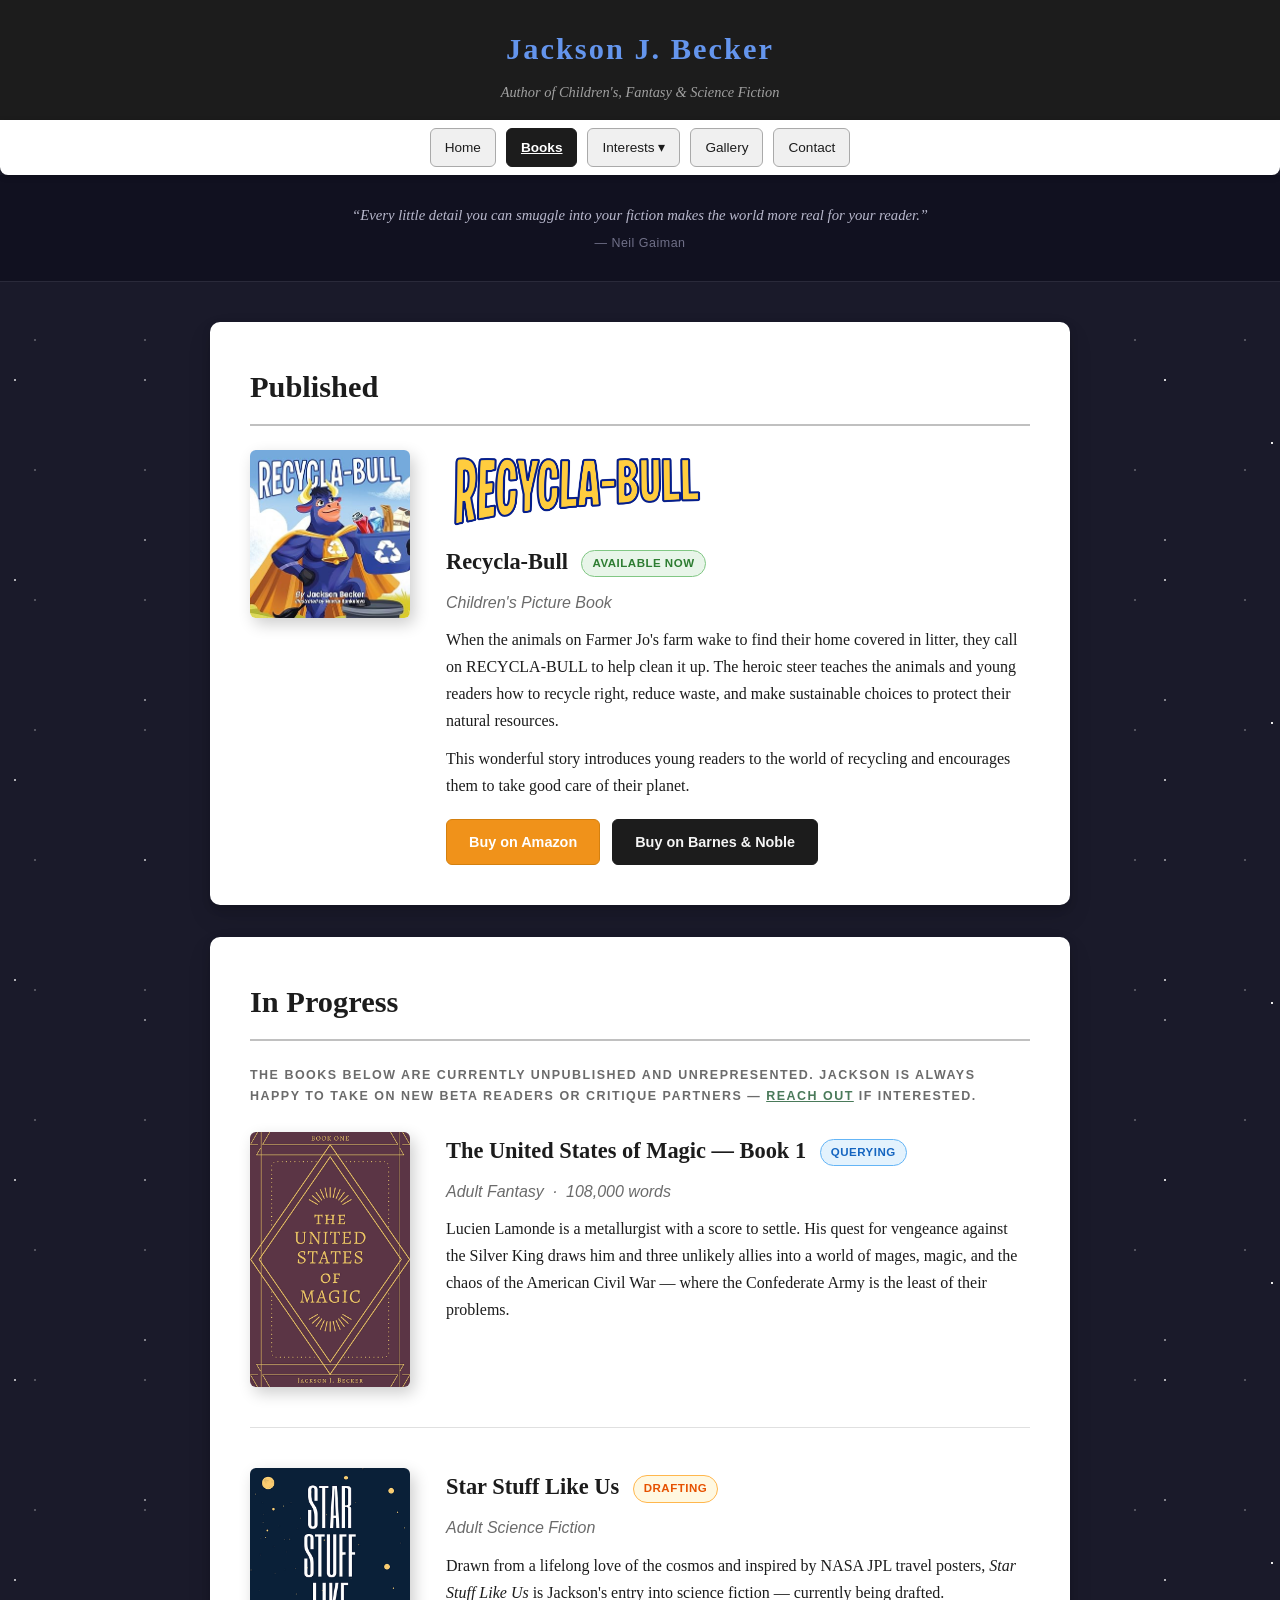
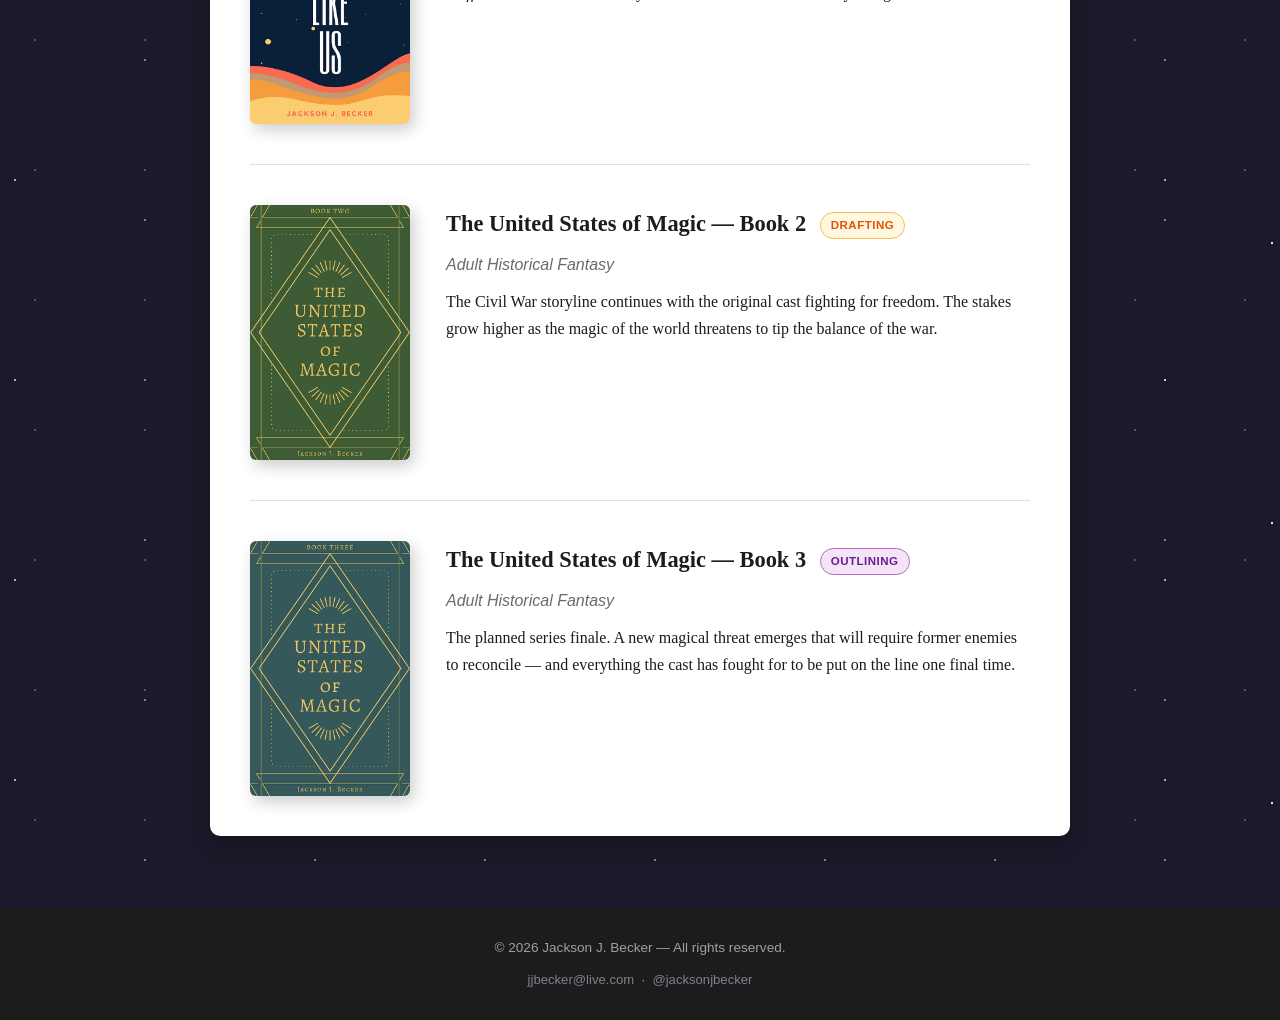
==== books.html @ 6108a94f "Added . after J" ====
<!DOCTYPE html>
<html lang="en">
<head>
  <meta charset="UTF-8">
  <meta name="viewport" content="width=device-width, initial-scale=1.0">
  <meta name="description" content="Books by Jackson J Becker — Recycla-Bull, The United States of Magic, Star Stuff Like Us.">
  <link rel="stylesheet" href="styles.css">
  <title>Books — Jackson J. Becker</title>
</head>
<body>

  <header>
    <div class="hero">
      <h1>Jackson J. Becker</h1>
      <p class="tagline">Author of Children's, Fantasy & Science Fiction</p>
    </div>
    <nav>
      <a href="index.html">Home</a>
      <a href="books.html" class="active">Books</a>
      <div class="nav-dropdown">
        <a href="#" class="nav-dropdown-btn">Interests ▾</a>
        <div class="nav-dropdown-content">
          <a href="geomorphology.html">Geomorphology</a>
          <a href="recycling.html">Recycling</a>
        </div>
      </div>
      <a href="gallery.html">Gallery</a>
      <a href="contact.html">Contact</a>
    </nav>
  </header>

  <div class="quote-banner">
    <blockquote>
      <span class="quote-text">"Every little detail you can smuggle into your fiction makes the world more real for your reader."</span>
      <cite class="quote-cite">— Neil Gaiman</cite>
    </blockquote>
  </div>

  <main>

    <section>
      <h2>Published</h2>

      <div class="book-card">
        <div class="book-cover">
          <img src="images/recycla-bull.jpg" alt="Recycla-Bull book cover">
        </div>
        <div class="book-info">
          <img src="images/recycla-bull-text.png" alt="Recycla-Bull" class="book-title-img">
          <h3>Recycla-Bull <span class="status-badge badge-available">Available Now</span></h3>
          <p class="genre">Children's Picture Book</p>
          <p>When the animals on Farmer Jo's farm wake to find their home covered in litter, they call on RECYCLA-BULL to help clean it up. The heroic steer teaches the animals and young readers how to recycle right, reduce waste, and make sustainable choices to protect their natural resources.</p>
          <p>This wonderful story introduces young readers to the world of recycling and encourages them to take good care of their planet.</p>
          <div class="buy-links">
            <a href="https://www.amazon.com/dp/B0GWMDR71H" class="buy-btn amazon" target="_blank" rel="noopener">Buy on Amazon</a>
            <a href="https://www.barnesandnoble.com/w/recycla-bull-jackson-becker/1149872460" class="buy-btn bn" target="_blank" rel="noopener">Buy on Barnes & Noble</a>
          </div>
        </div>
      </div>

    </section>

    <section>
      <h2>In Progress</h2>
      <p class="book-section-label">The books below are currently unpublished and unrepresented. Jackson is always happy to take on new beta readers or critique partners — <a href="contact.html" style="color:#4a7a5a;">reach out</a> if interested.</p>

      <div class="book-card">
        <div class="book-cover">
          <img src="images/tusom-book1.png" alt="The United States of Magic Book 1 cover" onerror="this.style.display='none'; this.nextElementSibling.style.display='flex'">
          <div class="cover-placeholder">TUSOM<br>Book 1</div>
        </div>
        <div class="book-info">
          <h3>The United States of Magic — Book 1 <span class="status-badge badge-querying">Querying</span></h3>
          <p class="genre">Adult Fantasy &nbsp;·&nbsp; 108,000 words</p>
          <p>Lucien Lamonde is a metallurgist with a score to settle. His quest for vengeance against the Silver King draws him and three unlikely allies into a world of mages, magic, and the chaos of the American Civil War — where the Confederate Army is the least of their problems.</p>
        </div>
      </div>

      <div class="book-card">
        <div class="book-cover">
          <img src="images/star-stuff-like-us.png" alt="Star Stuff Like Us cover" onerror="this.style.display='none'; this.nextElementSibling.style.display='flex'">
          <div class="cover-placeholder">Star Stuff<br>Like Us</div>
        </div>
        <div class="book-info">
          <h3>Star Stuff Like Us <span class="status-badge badge-drafting">Drafting</span></h3>
          <p class="genre">Adult Science Fiction</p>
          <p>Drawn from a lifelong love of the cosmos and inspired by NASA JPL travel posters, <em>Star Stuff Like Us</em> is Jackson's entry into science fiction — currently being drafted.</p>
        </div>
      </div>

      <div class="book-card">
        <div class="book-cover">
          <img src="images/tusom-book2.png" alt="The United States of Magic Book 2 cover" onerror="this.style.display='none'; this.nextElementSibling.style.display='flex'">
          <div class="cover-placeholder">TUSOM<br>Book 2</div>
        </div>
        <div class="book-info">
          <h3>The United States of Magic — Book 2 <span class="status-badge badge-drafting">Drafting</span></h3>
          <p class="genre">Adult Historical Fantasy</p>
          <p>The Civil War storyline continues with the original cast fighting for freedom. The stakes grow higher as the magic of the world threatens to tip the balance of the war.</p>
        </div>
      </div>

      <div class="book-card">
        <div class="book-cover">
          <img src="images/tusom-book3.png" alt="The United States of Magic Book 3 cover" onerror="this.style.display='none'; this.nextElementSibling.style.display='flex'">
          <div class="cover-placeholder">TUSOM<br>Book 3</div>
        </div>
        <div class="book-info">
          <h3>The United States of Magic — Book 3 <span class="status-badge badge-outlining">Outlining</span></h3>
          <p class="genre">Adult Historical Fantasy</p>
          <p>The planned series finale. A new magical threat emerges that will require former enemies to reconcile — and everything the cast has fought for to be put on the line one final time.</p>
        </div>
      </div>

    </section>

  </main>

  <footer>
    <p>&copy; 2026 Jackson J. Becker &mdash; All rights reserved.</p>
    <p class="footer-links">
      <a href="mailto:jjbecker@live.com">jjbecker@live.com</a>
      &nbsp;&middot;&nbsp;
      <a href="https://twitter.com/jacksonjbecker" target="_blank" rel="noopener">@jacksonjbecker</a>
    </p>
  </footer>

  <script>
    const quotes = [
      { text: "Every little detail you can smuggle into your fiction makes the world more real for your reader.", cite: "— Neil Gaiman" },
      { text: "We are the cosmos made conscious, and life is a means by which the universe understands itself.", cite: "— Professor Brian Cox" },
      { text: "Fairy tales are more than true — not because they tell us that dragons exist, but because they tell us that dragons can be defeated.", cite: "— G.K. Chesterton" }
    ];
    let qi = 0;
    const bq = document.querySelector('.quote-banner blockquote');
    // Lock banner to height of tallest quote at current viewport
    (function() {
      var banner = document.querySelector('.quote-banner');
      var maxH = 0;
      quotes.forEach(function(q) {
        bq.querySelector('.quote-text').textContent = '“' + q.text + '”';
        bq.querySelector('.quote-cite').textContent = q.cite;
        maxH = Math.max(maxH, banner.scrollHeight);
      });
      banner.style.minHeight = maxH + 'px';
      bq.querySelector('.quote-text').textContent = '“' + quotes[0].text + '”';
      bq.querySelector('.quote-cite').textContent = quotes[0].cite;
    })();
    setInterval(() => {
      bq.style.opacity = '0';
      setTimeout(() => {
        qi = (qi + 1) % quotes.length;
        bq.querySelector('.quote-text').textContent = '"' + quotes[qi].text + '"';
        bq.querySelector('.quote-cite').textContent = quotes[qi].cite;
        bq.style.opacity = '1';
      }, 600);
    }, 10000);

    document.querySelectorAll('.nav-dropdown-btn').forEach(btn => {
      btn.addEventListener('click', function(e) {
        if (window.matchMedia('(hover: none)').matches) {
          e.preventDefault();
          this.closest('.nav-dropdown').classList.toggle('open');
        }
      });
    });
    document.addEventListener('click', function(e) {
      if (!e.target.closest('.nav-dropdown')) {
        document.querySelectorAll('.nav-dropdown').forEach(d => d.classList.remove('open'));
      }
    });
  </script>

</body>
</html>
---- styles.css ----
/* Palette
   --space:       #1a1a2a
   --near-black:  #1c1c1c
   --dark-grey:   #3a3a3a
   --mid-grey:    #6b6b6b
   --light-grey:  #e0e0e0
   --off-white:   #f5f5f5
   --white:       #ffffff
   --sage:        #4a7a5a
*/

* {
  box-sizing: border-box;
  margin: 0;
  padding: 0;
}

html {
  overflow-y: scroll;
}

body {
  min-height: 100vh;
  display: flex;
  flex-direction: column;
  background-color: #1a1a2a;
  background-image:
    radial-gradient(circle, rgba(255,255,255,0.9) 1px, transparent 1px),
    radial-gradient(circle, rgba(255,255,255,0.65) 1px, transparent 1px),
    radial-gradient(circle, rgba(255,255,255,0.45) 1px, transparent 1px),
    radial-gradient(circle, rgba(255,255,255,0.25) 1px, transparent 1px);
  background-size: 350px 280px, 230px 200px, 170px 160px, 110px 130px;
  background-position: 47px 23px, 130px 80px, 60px 140px, 200px 15px;
  font-family: Georgia, 'Times New Roman', serif;
  color: #1c1c1c;
  line-height: 1.7;
}

/* ── HEADER & HERO ── */
header {
  position: sticky;
  top: 0;
  z-index: 100;
}

.hero {
  background-color: #1c1c1c;
  text-align: center;
  padding: 24px 20px 16px;
}

h1 {
  font-size: 1.9rem;
  letter-spacing: 2px;
  color: cornflowerblue;
  margin-bottom: 4px;
}

.tagline {
  font-size: 0.9rem;
  color: #a0a0a0;
  font-style: italic;
}

/* ── NAV ── */
nav {
  display: flex;
  justify-content: center;
  flex-wrap: wrap;
  align-items: center;
  gap: 10px;
  padding: 8px 16px;
  background-color: #ffffff;
  box-shadow: 0 2px 6px rgba(0,0,0,0.2);
  border-radius: 0 0 8px 8px;
}

nav a {
  text-decoration: none;
  color: #1c1c1c;
  background-color: #f0f0f0;
  border: 1px solid #aaaaaa;
  border-radius: 6px;
  padding: 7px 14px;
  font-family: Arial, sans-serif;
  font-size: 0.85rem;
  display: inline-block;
  transition: background-color 0.2s;
}

nav a:hover { background-color: #e0e0e0; }

nav a.active {
  background-color: #1c1c1c;
  color: #ffffff;
  border-color: #1c1c1c;
  font-weight: bold;
  text-decoration: underline;
}

nav a.active:hover { background-color: #3a3a3a; }

/* ── DROPDOWN ── */
.nav-dropdown {
  position: relative;
}

.nav-dropdown-btn {
  cursor: pointer;
  user-select: none;
  white-space: nowrap;
}

.nav-dropdown-content {
  display: none;
  position: absolute;
  top: 100%;
  left: 50%;
  transform: translateX(-50%);
  background: #ffffff;
  border: 1px solid #aaaaaa;
  border-radius: 8px;
  box-shadow: 0 4px 14px rgba(0,0,0,0.15);
  z-index: 200;
  min-width: 180px;
  overflow: hidden;
  padding-top: 4px;
}

@media (hover: hover) {
  .nav-dropdown:hover .nav-dropdown-content { display: block; }
}

.nav-dropdown.open .nav-dropdown-content { display: block; }

.nav-dropdown-content a {
  display: block;
  padding: 10px 18px;
  border-radius: 0;
  border: none;
  border-bottom: 1px solid #eeeeee;
  background: #ffffff;
  color: #1c1c1c;
  font-family: Arial, sans-serif;
  font-size: 0.85rem;
  text-align: left;
  text-decoration: none;
  transition: background-color 0.15s;
}

.nav-dropdown-content a:last-child { border-bottom: none; }
.nav-dropdown-content a:hover { background: #f0f0f0; }
.nav-dropdown-content a.active { background: #1c1c1c; color: #ffffff; font-weight: bold; }

/* ── QUOTE BANNER ── */
.quote-banner {
  background-color: #111120;
  border-bottom: 1px solid #2a2a3a;
  padding: 16px 40px;
  text-align: center;
  min-height: 90px;
  display: flex;
  align-items: center;
  justify-content: center;
}

.quote-banner blockquote {
  font-style: italic;
  color: #b8b8cc;
  font-size: 0.92rem;
  max-width: 680px;
  margin: 0 auto;
  line-height: 1.65;
  transition: opacity 0.6s ease;
}

.quote-banner cite {
  display: block;
  margin-top: 6px;
  font-size: 0.78rem;
  font-style: normal;
  color: #707088;
  font-family: Arial, sans-serif;
  letter-spacing: 0.5px;
}

/* ── MAIN ── */
main {
  flex: 1;
  max-width: 900px;
  width: 100%;
  margin: 40px auto;
  padding: 0 20px;
}

section {
  background-color: #ffffff;
  padding: 40px;
  margin-bottom: 32px;
  border-radius: 10px;
  box-shadow: 0 4px 8px rgba(0,0,0,0.15), 0 12px 24px rgba(0,0,0,0.1);
  scroll-margin-top: 120px;
}

h2 {
  font-size: 1.9rem;
  color: #1c1c1c;
  margin-bottom: 24px;
  padding-bottom: 10px;
  border-bottom: 2px solid #c0c0c0;
}

h3 {
  font-size: 1.4rem;
  color: #1c1c1c;
  margin-bottom: 8px;
}

/* ── STATUS BADGES ── */
.status-badge {
  display: inline-block;
  padding: 3px 10px;
  border-radius: 20px;
  font-size: 0.72rem;
  font-family: Arial, sans-serif;
  font-weight: bold;
  text-transform: uppercase;
  letter-spacing: 0.5px;
  vertical-align: middle;
  margin-left: 8px;
}
.badge-available { background: #e8f5e9; color: #2e7d32; border: 1px solid #81c784; }
.badge-querying  { background: #e3f2fd; color: #1565c0; border: 1px solid #64b5f6; }
.badge-drafting  { background: #fff8e1; color: #e65100; border: 1px solid #ffb74d; }
.badge-outlining { background: #f3e5f5; color: #6a1b9a; border: 1px solid #ba68c8; }

/* ── ABOUT ── */
.about-grid {
  display: flex;
  gap: 36px;
  align-items: flex-start;
}

.author-photo img {
  width: 200px;
  height: 260px;
  object-fit: cover;
  border-radius: 8px;
  border: 4px solid #c0c0c0;
  display: block;
}

.photo-placeholder {
  width: 200px;
  height: 260px;
  background-color: #e0e0e0;
  border-radius: 8px;
  border: 4px solid #c0c0c0;
  display: none;
  align-items: center;
  justify-content: center;
  text-align: center;
  color: #6b6b6b;
  font-style: italic;
  font-family: Arial, sans-serif;
}

.about-text p {
  font-size: 1.05rem;
  color: #2c2c2c;
  margin-bottom: 14px;
}

.about-text p:last-child { margin-bottom: 0; }

.author-landscape {
  width: 200px;
  display: block;
  margin-top: 14px;
  border-radius: 8px;
  border: 4px solid #c0c0c0;
  box-shadow: 0 2px 8px rgba(0,0,0,0.15);
}

/* ── BOOK PREVIEWS (home page) ── */
.book-preview-grid {
  display: grid;
  grid-template-columns: repeat(3, 1fr);
  gap: 24px;
  margin-bottom: 20px;
}

.book-preview-card {
  background: #f5f5f5;
  border-radius: 8px;
  padding: 20px 16px;
  display: flex;
  flex-direction: column;
  align-items: center;
  text-align: center;
  border: 1px solid #e0e0e0;
}

.book-preview-card img {
  width: 100px;
  border-radius: 4px;
  box-shadow: 2px 4px 10px rgba(0,0,0,0.2);
  margin-bottom: 12px;
}

.preview-cover-placeholder {
  width: 100px;
  height: 138px;
  background-color: #3a3a3a;
  border-radius: 4px;
  display: none;
  align-items: center;
  justify-content: center;
  text-align: center;
  color: #e0e0e0;
  font-size: 0.78rem;
  font-weight: bold;
  padding: 10px;
  margin-bottom: 12px;
  box-shadow: 2px 4px 10px rgba(0,0,0,0.2);
  font-family: Arial, sans-serif;
}

.book-preview-card h3 {
  font-size: 1rem;
  margin-bottom: 4px;
}

.book-preview-card .genre {
  font-size: 0.8rem;
  margin-bottom: 10px;
}

.book-preview-card p.blurb {
  font-size: 0.85rem;
  color: #4a4a4a;
  line-height: 1.5;
  flex: 1;
  margin-bottom: 14px;
}

.card-link {
  font-family: Arial, sans-serif;
  font-size: 0.82rem;
  font-weight: bold;
  color: #4a7a5a;
  text-decoration: none;
}
.card-link:hover { text-decoration: underline; }

.see-all-link {
  display: block;
  text-align: right;
  font-family: Arial, sans-serif;
  font-size: 0.95rem;
  color: #4a7a5a;
  text-decoration: none;
  font-weight: bold;
}
.see-all-link:hover { text-decoration: underline; }

/* ── RECYCLA-BULL ASSETS ── */
.book-title-img {
  max-width: 260px;
  display: block;
  margin-bottom: 14px;
}

.recycla-circle {
  text-align: center;
  margin: 8px 0 28px;
}

.recycla-circle img {
  width: 180px;
  height: 180px;
  object-fit: contain;
}

/* ── BOOKS PAGE ── */
.book-section-label {
  font-family: Arial, sans-serif;
  font-size: 0.78rem;
  font-weight: bold;
  text-transform: uppercase;
  letter-spacing: 1.5px;
  color: #6b6b6b;
  margin-bottom: 24px;
}

.book-card {
  display: flex;
  gap: 36px;
  align-items: flex-start;
  margin-bottom: 40px;
  padding-bottom: 40px;
  border-bottom: 1px solid #e0e0e0;
}

.book-card:last-child {
  border-bottom: none;
  margin-bottom: 0;
  padding-bottom: 0;
}

.book-cover { flex-shrink: 0; }

.book-cover img {
  width: 160px;
  border-radius: 6px;
  box-shadow: 4px 6px 16px rgba(0,0,0,0.2);
  display: block;
}

.cover-placeholder {
  width: 160px;
  height: 220px;
  background-color: #3a3a3a;
  border-radius: 6px;
  display: none;
  align-items: center;
  justify-content: center;
  text-align: center;
  color: #f5f5f5;
  font-size: 0.9rem;
  font-weight: bold;
  padding: 16px;
  box-shadow: 4px 6px 16px rgba(0,0,0,0.2);
  font-family: Arial, sans-serif;
}

.genre {
  color: #6b6b6b;
  font-style: italic;
  font-family: Arial, sans-serif;
  font-size: 0.9rem;
  margin-bottom: 14px;
}

.book-info p {
  margin-bottom: 10px;
  font-size: 1rem;
}

.book-meta {
  font-family: Arial, sans-serif;
  font-size: 0.85rem;
  color: #6b6b6b;
  margin-bottom: 10px;
}

.buy-links {
  display: flex;
  gap: 12px;
  flex-wrap: wrap;
  margin-top: 20px;
}

.buy-btn {
  padding: 10px 22px;
  border-radius: 6px;
  text-decoration: none;
  font-family: Arial, sans-serif;
  font-size: 0.9rem;
  font-weight: bold;
  border: 1px solid transparent;
  display: inline-block;
  transition: opacity 0.2s;
}

.buy-btn:hover { opacity: 0.85; }
.amazon { background-color: #f0921a; color: #fff; border-color: #d4800f; }
.bn     { background-color: #1c1c1c; color: #f5f5f5; border-color: #1c1c1c; }

/* ── QUOTES (inspiration page) ── */
.quote-card {
  background: #f9f9f9;
  border-left: 5px solid #4a7a5a;
  border-radius: 0 10px 10px 0;
  padding: 28px 32px;
  margin-bottom: 24px;
}
.quote-card:last-child { margin-bottom: 0; }
.quote-card blockquote { font-size: 1.1rem; font-style: italic; color: #2c2c2c; line-height: 1.8; }
.quote-card cite { display: block; margin-top: 14px; font-size: 0.85rem; font-style: normal; color: #6b6b6b; font-family: Arial, sans-serif; font-weight: bold; text-transform: uppercase; letter-spacing: 0.5px; }

/* ── GEOMORPHOLOGY ── */
.video-list {
  list-style: none;
  padding: 0;
  margin-bottom: 24px;
}

.video-list li {
  padding: 14px 16px;
  border-bottom: 1px solid #e0e0e0;
  font-size: 1rem;
  display: flex;
  align-items: center;
  gap: 12px;
}

.video-list li:last-child { border-bottom: none; }
.video-list li::before { content: '▶'; color: #4a7a5a; font-size: 0.8rem; flex-shrink: 0; }

.disclaimer-box {
  background: #f5f5f5;
  border-left: 4px solid #aaaaaa;
  padding: 16px 20px;
  border-radius: 0 8px 8px 0;
  font-size: 0.9rem;
  font-style: italic;
  color: #6b6b6b;
  font-family: Arial, sans-serif;
}

/* ── CONTACT ── */
#contact p { margin-bottom: 24px; font-size: 1.05rem; }
.contact-links { display: flex; gap: 12px; flex-wrap: wrap; }

/* ── FOOTER ── */
footer {
  text-align: center;
  padding: 28px 20px;
  background-color: #1c1c1c;
  color: #a0a0a0;
  font-family: Arial, sans-serif;
  font-size: 0.85rem;
}

.footer-links {
  margin-top: 10px;
  font-size: 0.82rem;
}

.footer-links a {
  color: #808090;
  text-decoration: none;
  transition: color 0.2s;
}

.footer-links a:hover { color: #c0c0d0; }

/* ── HOME LAYOUT ── */
.home-layout {
  flex: 1;
  position: relative; /* anchor for absolute sidebar on wide screens */
}

/* Sidebar: default sits below main, widgets side by side */
.sidebar {
  display: flex;
  flex-wrap: wrap;
  gap: 24px;
  max-width: 900px;
  margin: 0 auto 40px;
  padding: 0 20px;
}

.sidebar .widget {
  flex: 1;
  min-width: 220px;
}

/* ── SIDEBAR WIDGETS ── */
.widget {
  background: #ffffff;
  border-radius: 10px;
  box-shadow: 0 4px 8px rgba(0,0,0,0.15), 0 12px 24px rgba(0,0,0,0.1);
  overflow: hidden;
}

.widget-title {
  font-size: 1rem;
  font-family: Arial, sans-serif;
  font-weight: bold;
  background: #1c1c1c;
  color: #e8e8e8;
  padding: 12px 18px;
  margin: 0;
  letter-spacing: 0.5px;
  border-bottom: 1px solid #3a3a3a;
}

.event-list {
  padding: 12px 18px;
}

.no-events {
  font-size: 0.88rem;
  color: #6b6b6b;
  font-style: italic;
  font-family: Arial, sans-serif;
  text-align: center;
  padding: 16px 0;
  line-height: 1.6;
}

.event-item {
  display: flex;
  gap: 12px;
  align-items: flex-start;
  padding: 10px 0;
  border-bottom: 1px solid #eeeeee;
}

.event-item:last-child { border-bottom: none; }

.event-date-badge {
  flex-shrink: 0;
  width: 42px;
  background: #1c1c1c;
  border-radius: 6px;
  text-align: center;
  padding: 4px 0 6px;
}

.event-month {
  display: block;
  font-family: Arial, sans-serif;
  font-size: 0.6rem;
  font-weight: bold;
  color: #a0a0a0;
  text-transform: uppercase;
  letter-spacing: 0.5px;
}

.event-day {
  display: block;
  font-family: Arial, sans-serif;
  font-size: 1.25rem;
  font-weight: bold;
  color: #ffffff;
  line-height: 1;
}

.event-details {
  display: flex;
  flex-direction: column;
  gap: 2px;
  padding-top: 2px;
}

.event-details strong {
  font-family: Georgia, serif;
  font-size: 0.9rem;
  color: #1c1c1c;
  line-height: 1.3;
}

.event-details span {
  font-family: Arial, sans-serif;
  font-size: 0.78rem;
  color: #6b6b6b;
  line-height: 1.4;
}

.gallery-teaser {
  padding: 16px 18px;
  text-align: center;
}

.gallery-teaser p {
  font-size: 0.88rem;
  color: #4a4a4a;
  margin-bottom: 12px;
  line-height: 1.5;
  font-family: Arial, sans-serif;
}

.widget-link {
  font-family: Arial, sans-serif;
  font-size: 0.88rem;
  font-weight: bold;
  color: #4a7a5a;
  text-decoration: none;
}

.widget-link:hover { text-decoration: underline; }

/* ── GALLERY PAGE ── */
.gallery-event {
  padding-top: 0;
}

.gallery-event + .gallery-event {
  padding-top: 32px;
  border-top: 1px solid #e0e0e0;
  margin-top: 32px;
}

.gallery-event-header {
  display: flex;
  align-items: baseline;
  gap: 14px;
  margin-bottom: 20px;
  flex-wrap: wrap;
}

.gallery-event-header h3 {
  margin-bottom: 0;
}

.gallery-event-date {
  font-family: Arial, sans-serif;
  font-size: 0.82rem;
  color: #6b6b6b;
  font-style: italic;
}

.gallery-photo-grid {
  display: grid;
  grid-template-columns: repeat(auto-fill, minmax(200px, 1fr));
  gap: 12px;
}

.gallery-photo-grid img {
  width: 100%;
  aspect-ratio: 4/3;
  object-fit: cover;
  border-radius: 6px;
  box-shadow: 0 2px 8px rgba(0,0,0,0.15);
  transition: transform 0.2s, box-shadow 0.2s;
  cursor: pointer;
  display: block;
}

.gallery-photo-grid img:hover {
  transform: scale(1.02);
  box-shadow: 0 4px 16px rgba(0,0,0,0.25);
}

.gallery-placeholder {
  background: #f5f5f5;
  border: 2px dashed #c0c0c0;
  border-radius: 8px;
  padding: 48px 24px;
  text-align: center;
  color: #6b6b6b;
  font-family: Arial, sans-serif;
  font-size: 0.95rem;
  font-style: italic;
  line-height: 1.6;
}

/* ── RESPONSIVE ── */

/* Wide screens: sidebar floats into the right margin */
@media (min-width: 1480px) {
  .sidebar {
    position: absolute;
    flex-direction: column;
    flex-wrap: nowrap;
    left: calc(50% + 480px);
    top: 40px;
    width: 240px;
    max-width: none;
    margin: 0;
    padding: 0;
  }

  .sidebar .widget {
    flex: none;
  }
}

@media (max-width: 600px) {
  .sidebar {
    flex-direction: column;
  }
}

@media (max-width: 620px) {
  h1 { font-size: 1.4rem; letter-spacing: 1px; }
  .tagline { font-size: 0.8rem; }
  .hero { padding: 14px 16px 10px; }
  nav { gap: 8px; padding: 6px 10px; }
  nav a { padding: 6px 10px; font-size: 0.78rem; }
  .quote-banner { padding: 12px 20px; }
  .about-grid { flex-direction: column; align-items: center; }
  .book-card { flex-direction: column; align-items: center; text-align: center; }
  .buy-links { justify-content: center; }
  .book-preview-grid { grid-template-columns: 1fr; }
  section { padding: 24px 20px; }
  .quote-card { padding: 20px; }
  .nav-dropdown-content { left: 0; transform: none; }
  .gallery-photo-grid { grid-template-columns: repeat(2, 1fr); }
}
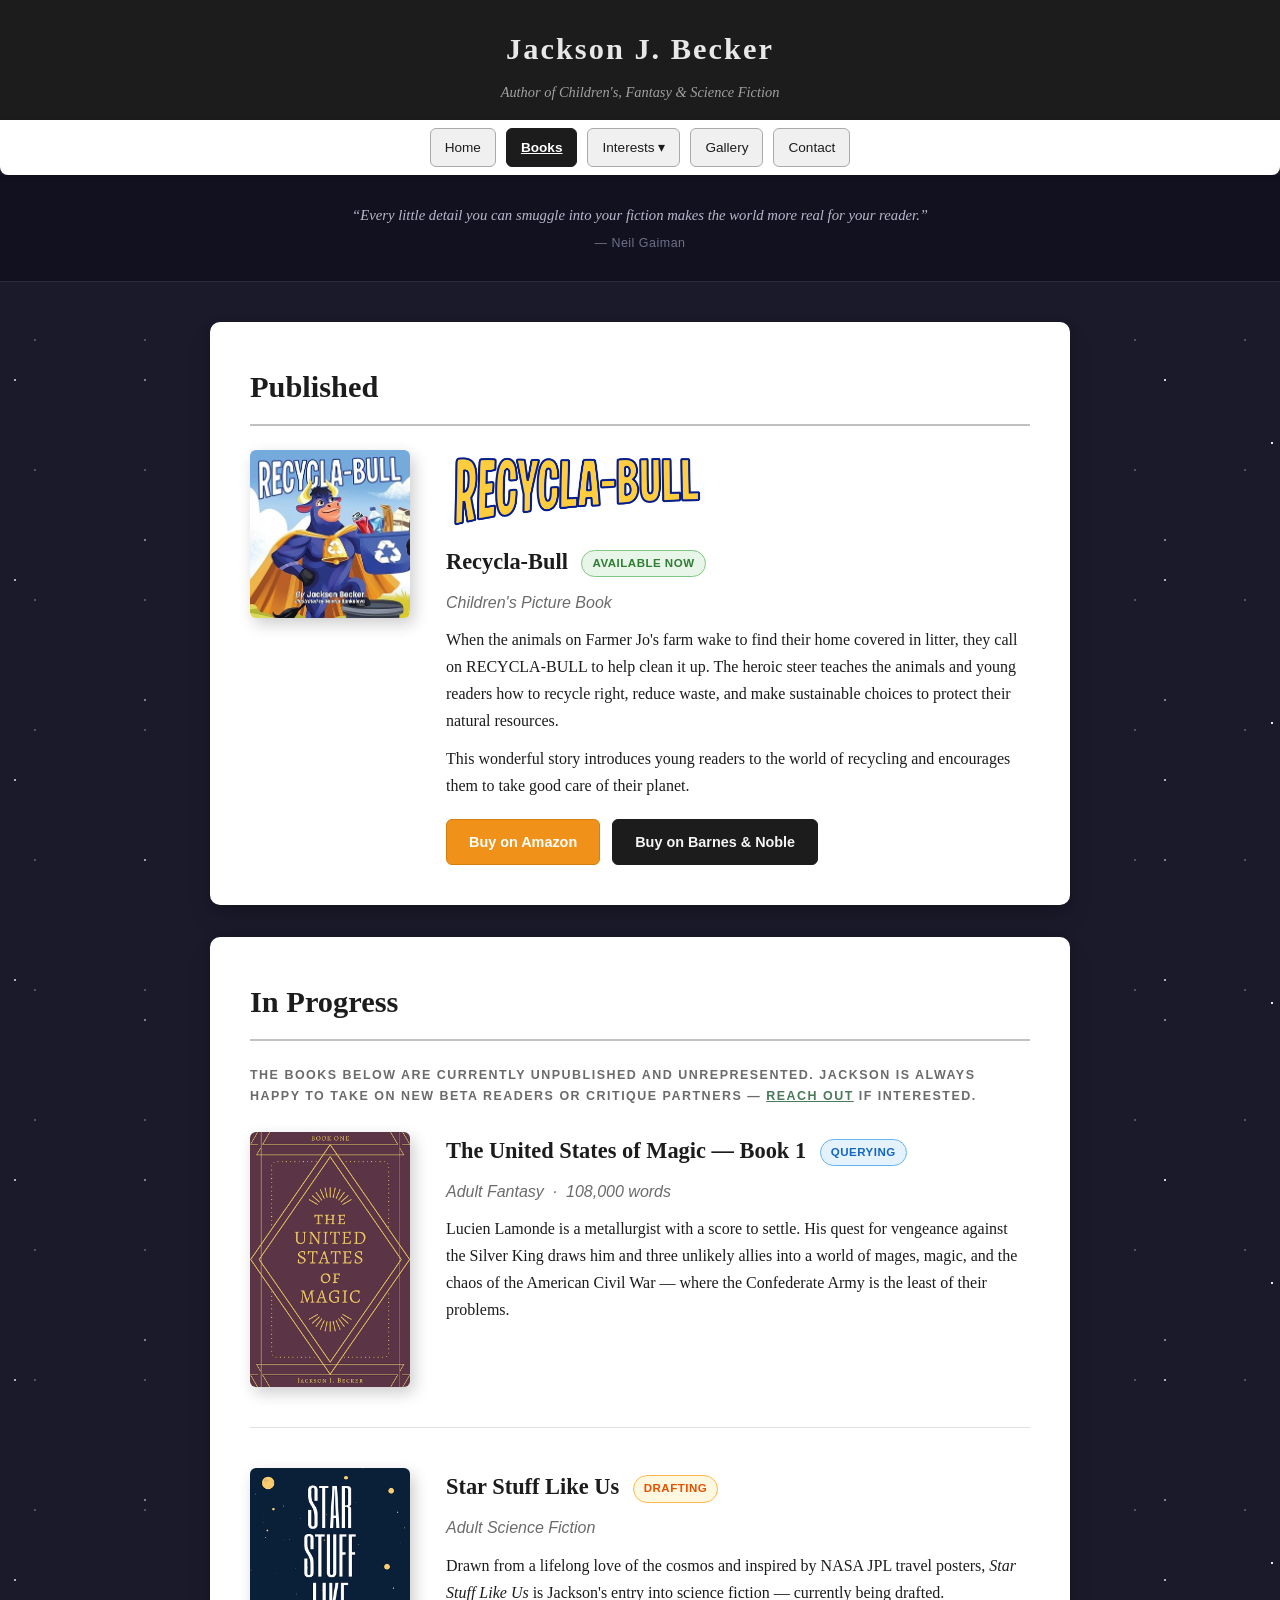
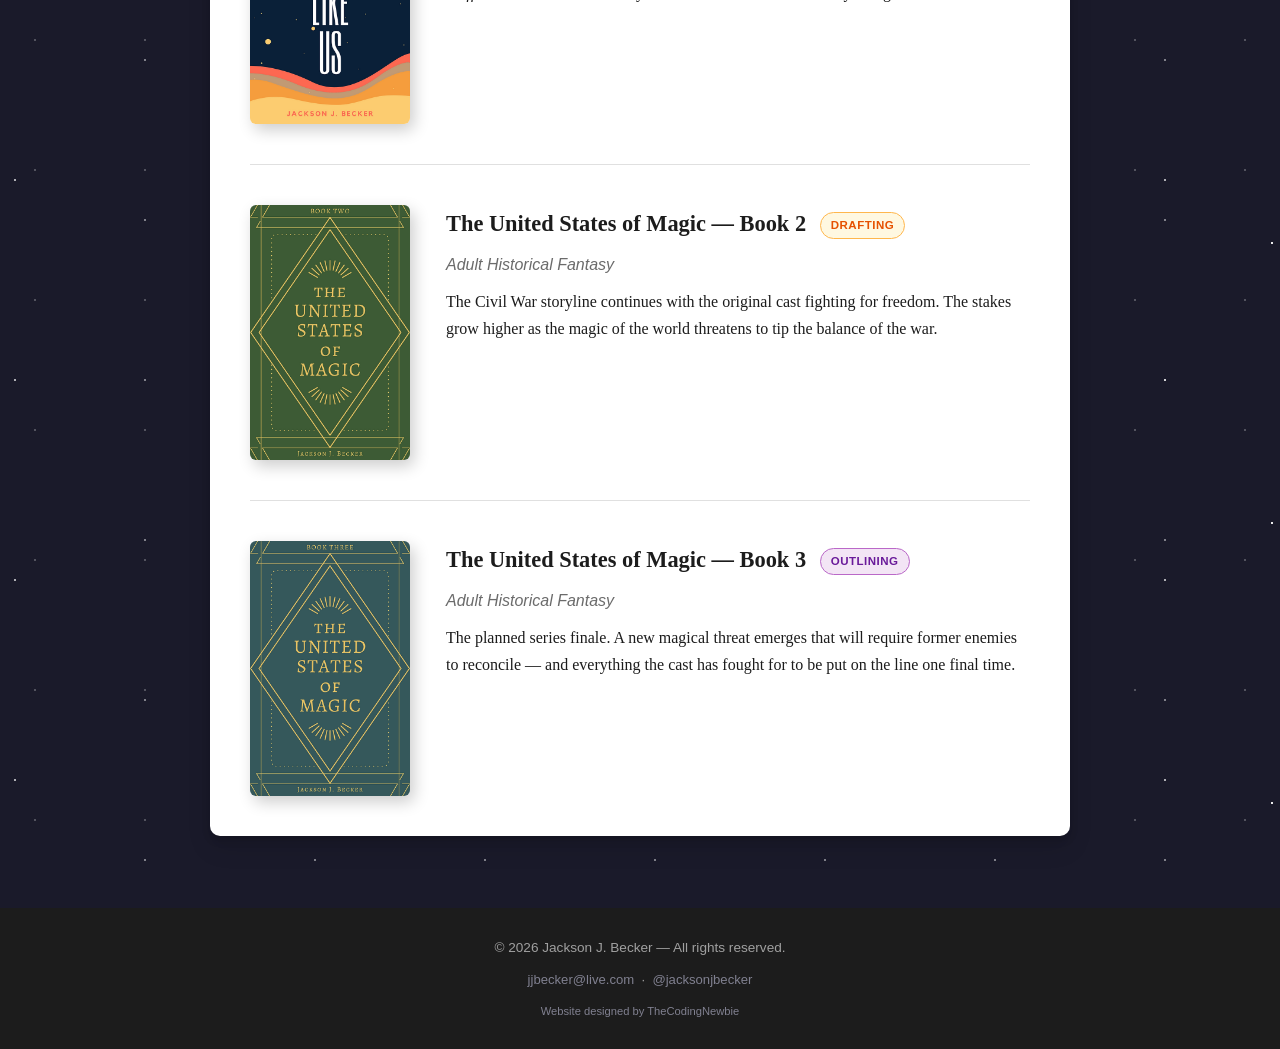
==== commit d4131a5f: "Added Website desginer credit to footer and made additional CSS changes" ====
--- a/books.html
+++ b/books.html
@@ -123,6 +123,7 @@
       &nbsp;&middot;&nbsp;
       <a href="https://twitter.com/jacksonjbecker" target="_blank" rel="noopener">@jacksonjbecker</a>
     </p>
+    <p class="footer-credits">Website designed by <a href="https://thecodingnewbie.com/index.html">TheCodingNewbie</a></p>
   </footer>
 
   <script>
--- a/styles.css
+++ b/styles.css
@@ -52,7 +52,7 @@
 h1 {
   font-size: 1.9rem;
   letter-spacing: 2px;
-  color: cornflowerblue;
+  color: #e8e8e8;
   margin-bottom: 4px;
 }
 
@@ -533,6 +533,22 @@
   font-size: 0.85rem;
 }
 
+.footer-credits {
+  font-size: 0.7rem;
+  margin-top: 10px;
+  color: #808090;
+}
+
+.footer-credits a{
+  color: #808090;
+  text-decoration: none;
+  transition: color 0.2s;
+}
+
+.footer-credits a:hover { 
+  color: #c0c0d0; 
+}
+
 .footer-links {
   margin-top: 10px;
   font-size: 0.82rem;
@@ -579,8 +595,8 @@
   font-size: 1rem;
   font-family: Arial, sans-serif;
   font-weight: bold;
-  background: #1c1c1c;
-  color: #e8e8e8;
+  background: #a0a0a0;
+  color: #1c1c1c;
   padding: 12px 18px;
   margin: 0;
   letter-spacing: 0.5px;
@@ -758,7 +774,7 @@
     flex-wrap: nowrap;
     left: calc(50% + 480px);
     top: 40px;
-    width: 240px;
+    width: 320px;
     max-width: none;
     margin: 0;
     padding: 0;
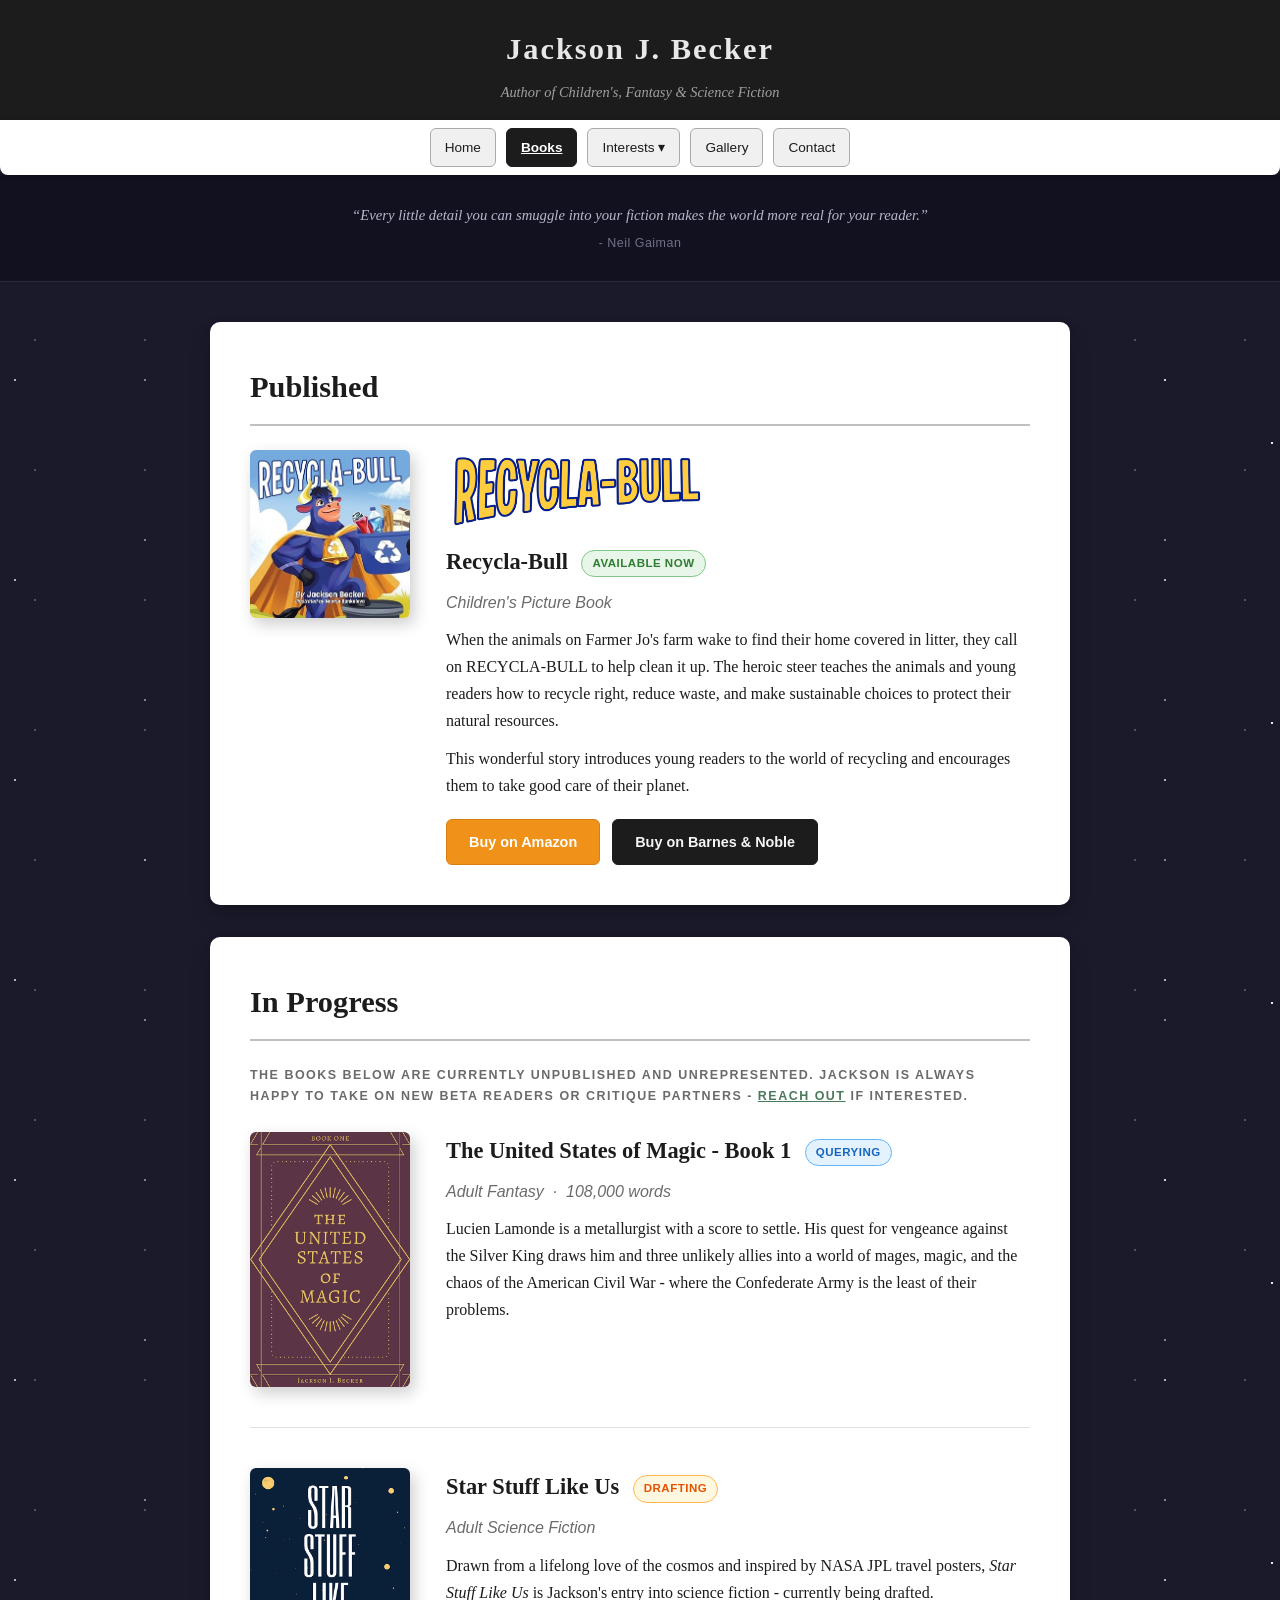
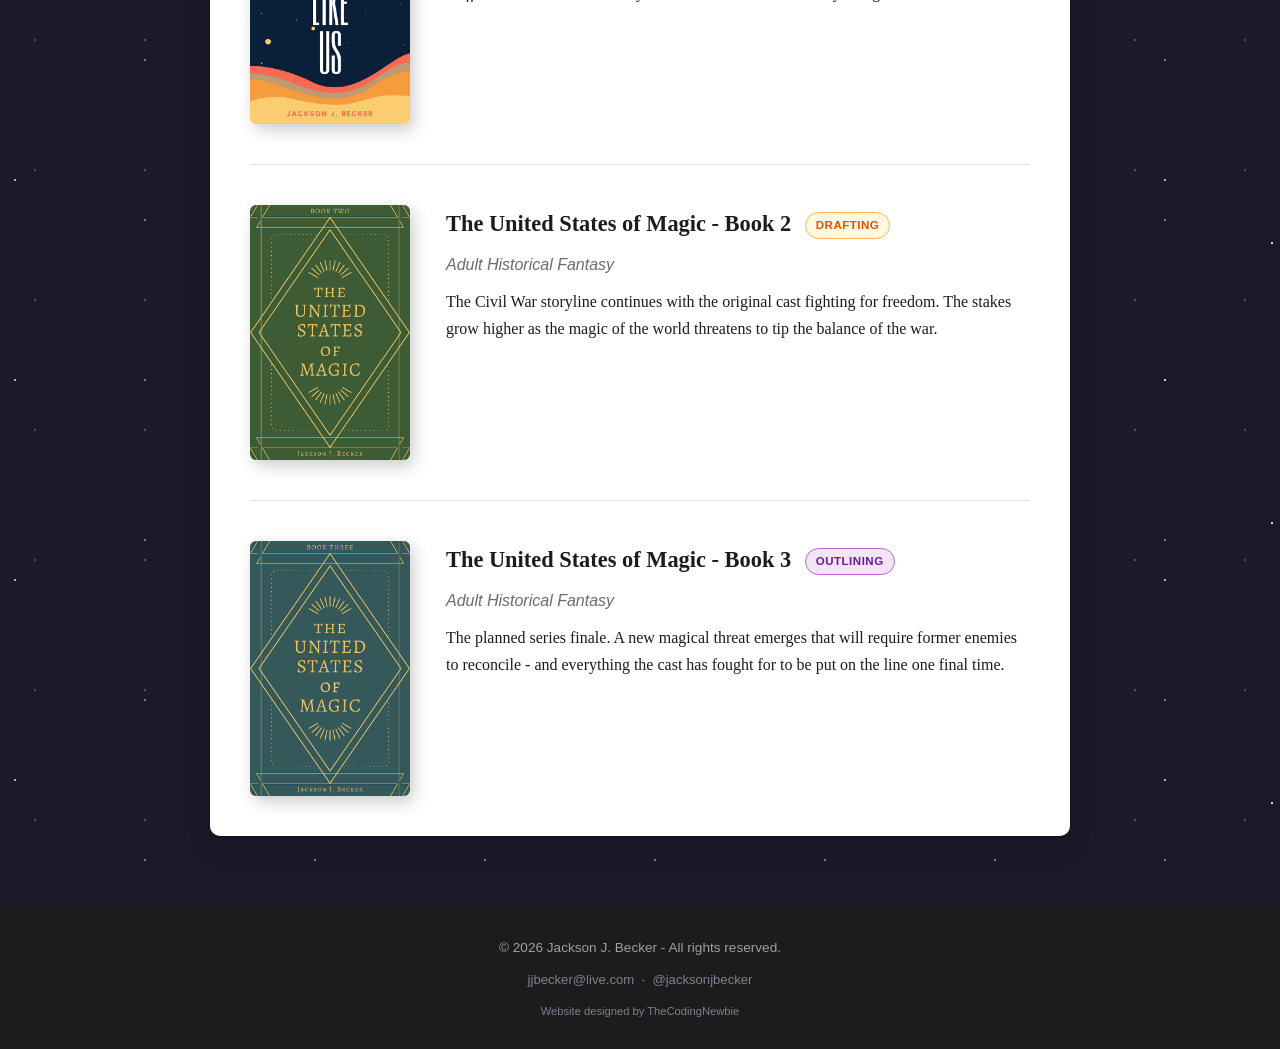
==== commit 9ca019d2: "Stylistic Changes" ====
--- a/books.html
+++ b/books.html
@@ -3,9 +3,9 @@
 <head>
   <meta charset="UTF-8">
   <meta name="viewport" content="width=device-width, initial-scale=1.0">
-  <meta name="description" content="Books by Jackson J Becker — Recycla-Bull, The United States of Magic, Star Stuff Like Us.">
+  <meta name="description" content="Books by Jackson J Becker - Recycla-Bull, The United States of Magic, Star Stuff Like Us.">
   <link rel="stylesheet" href="styles.css">
-  <title>Books — Jackson J. Becker</title>
+  <title>Books - Jackson J. Becker</title>
 </head>
 <body>
 
@@ -32,7 +32,7 @@
   <div class="quote-banner">
     <blockquote>
       <span class="quote-text">"Every little detail you can smuggle into your fiction makes the world more real for your reader."</span>
-      <cite class="quote-cite">— Neil Gaiman</cite>
+      <cite class="quote-cite">- Neil Gaiman</cite>
     </blockquote>
   </div>
 
@@ -62,7 +62,7 @@
 
     <section>
       <h2>In Progress</h2>
-      <p class="book-section-label">The books below are currently unpublished and unrepresented. Jackson is always happy to take on new beta readers or critique partners — <a href="contact.html" style="color:#4a7a5a;">reach out</a> if interested.</p>
+      <p class="book-section-label">The books below are currently unpublished and unrepresented. Jackson is always happy to take on new beta readers or critique partners - <a href="contact.html" style="color:#4a7a5a;">reach out</a> if interested.</p>
 
       <div class="book-card">
         <div class="book-cover">
@@ -70,9 +70,9 @@
           <div class="cover-placeholder">TUSOM<br>Book 1</div>
         </div>
         <div class="book-info">
-          <h3>The United States of Magic — Book 1 <span class="status-badge badge-querying">Querying</span></h3>
+          <h3>The United States of Magic - Book 1 <span class="status-badge badge-querying">Querying</span></h3>
           <p class="genre">Adult Fantasy &nbsp;·&nbsp; 108,000 words</p>
-          <p>Lucien Lamonde is a metallurgist with a score to settle. His quest for vengeance against the Silver King draws him and three unlikely allies into a world of mages, magic, and the chaos of the American Civil War — where the Confederate Army is the least of their problems.</p>
+          <p>Lucien Lamonde is a metallurgist with a score to settle. His quest for vengeance against the Silver King draws him and three unlikely allies into a world of mages, magic, and the chaos of the American Civil War - where the Confederate Army is the least of their problems.</p>
         </div>
       </div>
 
@@ -84,7 +84,7 @@
         <div class="book-info">
           <h3>Star Stuff Like Us <span class="status-badge badge-drafting">Drafting</span></h3>
           <p class="genre">Adult Science Fiction</p>
-          <p>Drawn from a lifelong love of the cosmos and inspired by NASA JPL travel posters, <em>Star Stuff Like Us</em> is Jackson's entry into science fiction — currently being drafted.</p>
+          <p>Drawn from a lifelong love of the cosmos and inspired by NASA JPL travel posters, <em>Star Stuff Like Us</em> is Jackson's entry into science fiction - currently being drafted.</p>
         </div>
       </div>
 
@@ -94,7 +94,7 @@
           <div class="cover-placeholder">TUSOM<br>Book 2</div>
         </div>
         <div class="book-info">
-          <h3>The United States of Magic — Book 2 <span class="status-badge badge-drafting">Drafting</span></h3>
+          <h3>The United States of Magic - Book 2 <span class="status-badge badge-drafting">Drafting</span></h3>
           <p class="genre">Adult Historical Fantasy</p>
           <p>The Civil War storyline continues with the original cast fighting for freedom. The stakes grow higher as the magic of the world threatens to tip the balance of the war.</p>
         </div>
@@ -106,9 +106,9 @@
           <div class="cover-placeholder">TUSOM<br>Book 3</div>
         </div>
         <div class="book-info">
-          <h3>The United States of Magic — Book 3 <span class="status-badge badge-outlining">Outlining</span></h3>
+          <h3>The United States of Magic - Book 3 <span class="status-badge badge-outlining">Outlining</span></h3>
           <p class="genre">Adult Historical Fantasy</p>
-          <p>The planned series finale. A new magical threat emerges that will require former enemies to reconcile — and everything the cast has fought for to be put on the line one final time.</p>
+          <p>The planned series finale. A new magical threat emerges that will require former enemies to reconcile - and everything the cast has fought for to be put on the line one final time.</p>
         </div>
       </div>
 
@@ -117,20 +117,20 @@
   </main>
 
   <footer>
-    <p>&copy; 2026 Jackson J. Becker &mdash; All rights reserved.</p>
+    <p>&copy; 2026 Jackson J. Becker - All rights reserved.</p>
     <p class="footer-links">
       <a href="mailto:jjbecker@live.com">jjbecker@live.com</a>
       &nbsp;&middot;&nbsp;
       <a href="https://twitter.com/jacksonjbecker" target="_blank" rel="noopener">@jacksonjbecker</a>
     </p>
-    <p class="footer-credits">Website designed by <a href="https://thecodingnewbie.com/index.html">TheCodingNewbie</a></p>
+    <p class="footer-credits">Website designed by <a href="https://thecodingnewbie.com/index.html" target="_blank" rel="noopener">TheCodingNewbie</a></p>
   </footer>
 
   <script>
     const quotes = [
-      { text: "Every little detail you can smuggle into your fiction makes the world more real for your reader.", cite: "— Neil Gaiman" },
-      { text: "We are the cosmos made conscious, and life is a means by which the universe understands itself.", cite: "— Professor Brian Cox" },
-      { text: "Fairy tales are more than true — not because they tell us that dragons exist, but because they tell us that dragons can be defeated.", cite: "— G.K. Chesterton" }
+      { text: "Every little detail you can smuggle into your fiction makes the world more real for your reader.", cite: "- Neil Gaiman" },
+      { text: "We are the cosmos made conscious, and life is a means by which the universe understands itself.", cite: "- Professor Brian Cox" },
+      { text: "Fairy tales are more than true - not because they tell us that dragons exist, but because they tell us that dragons can be defeated.", cite: "- G.K. Chesterton" }
     ];
     let qi = 0;
     const bq = document.querySelector('.quote-banner blockquote');
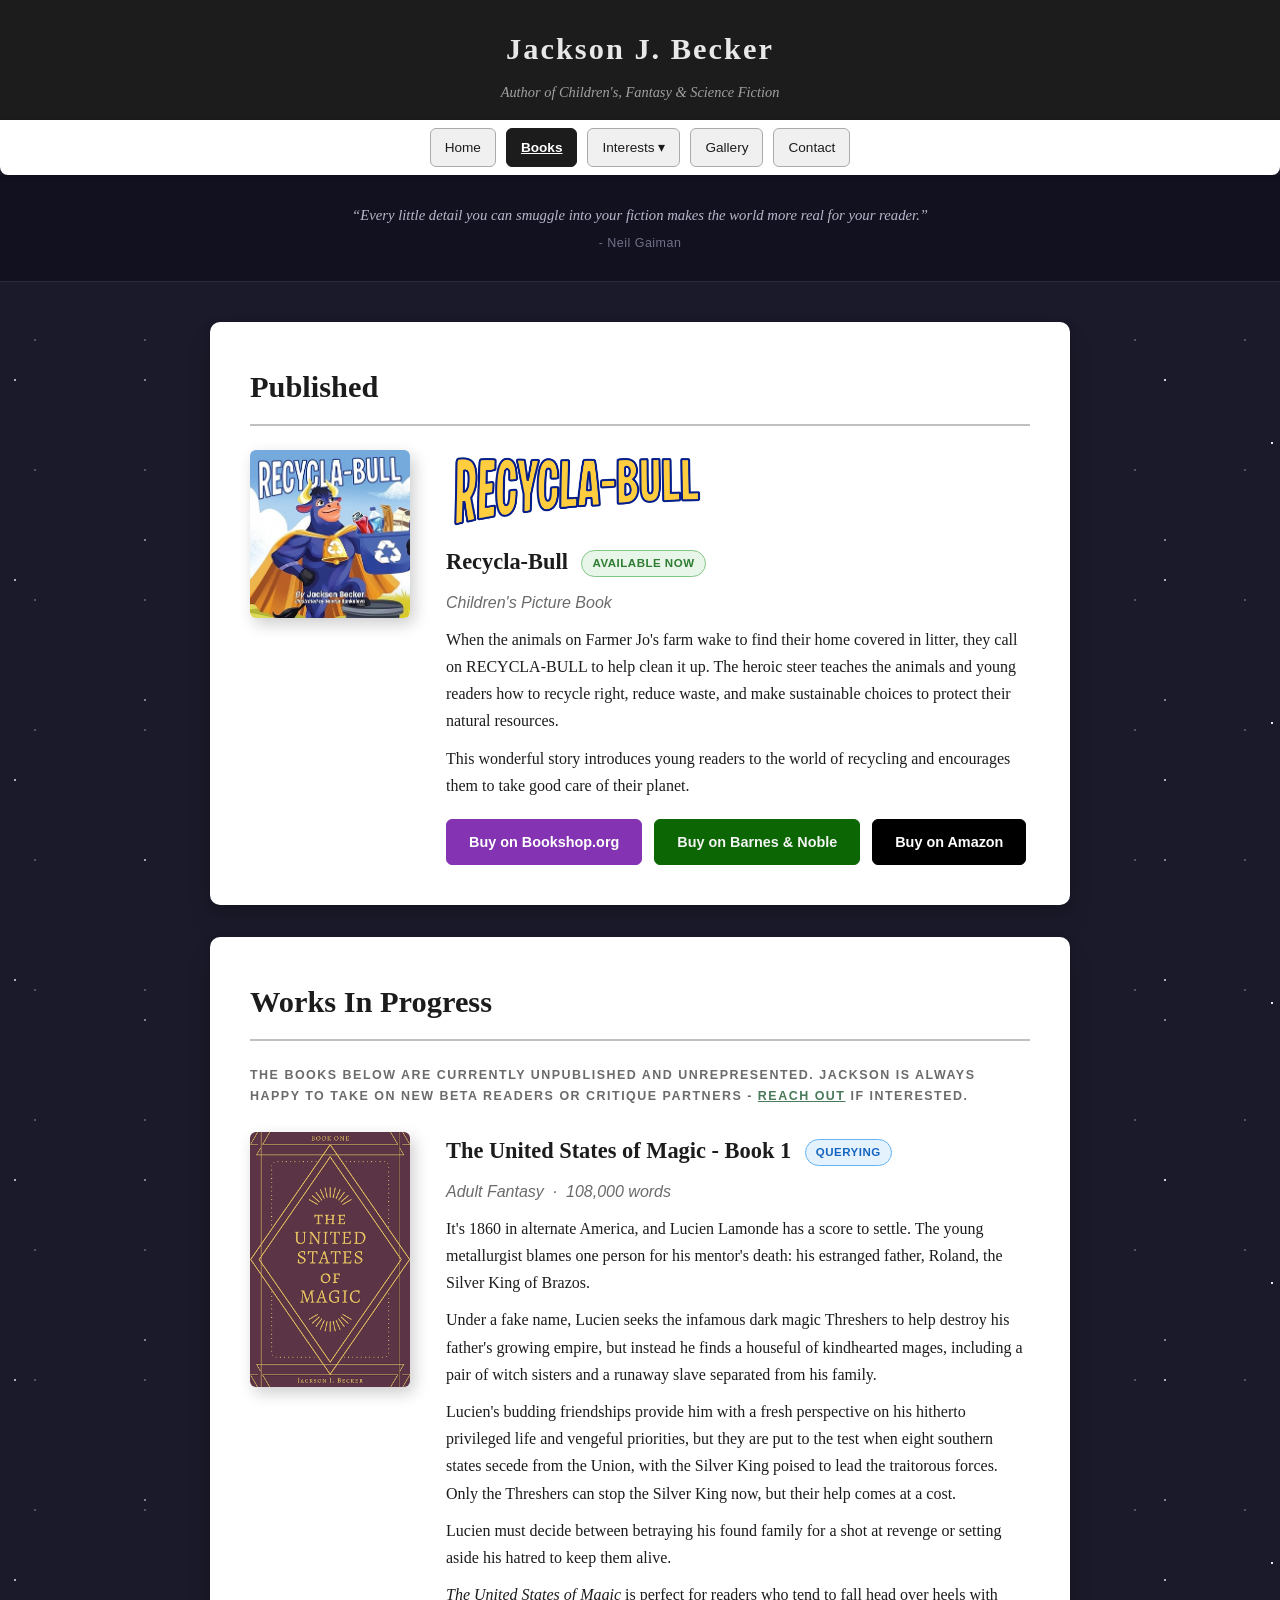
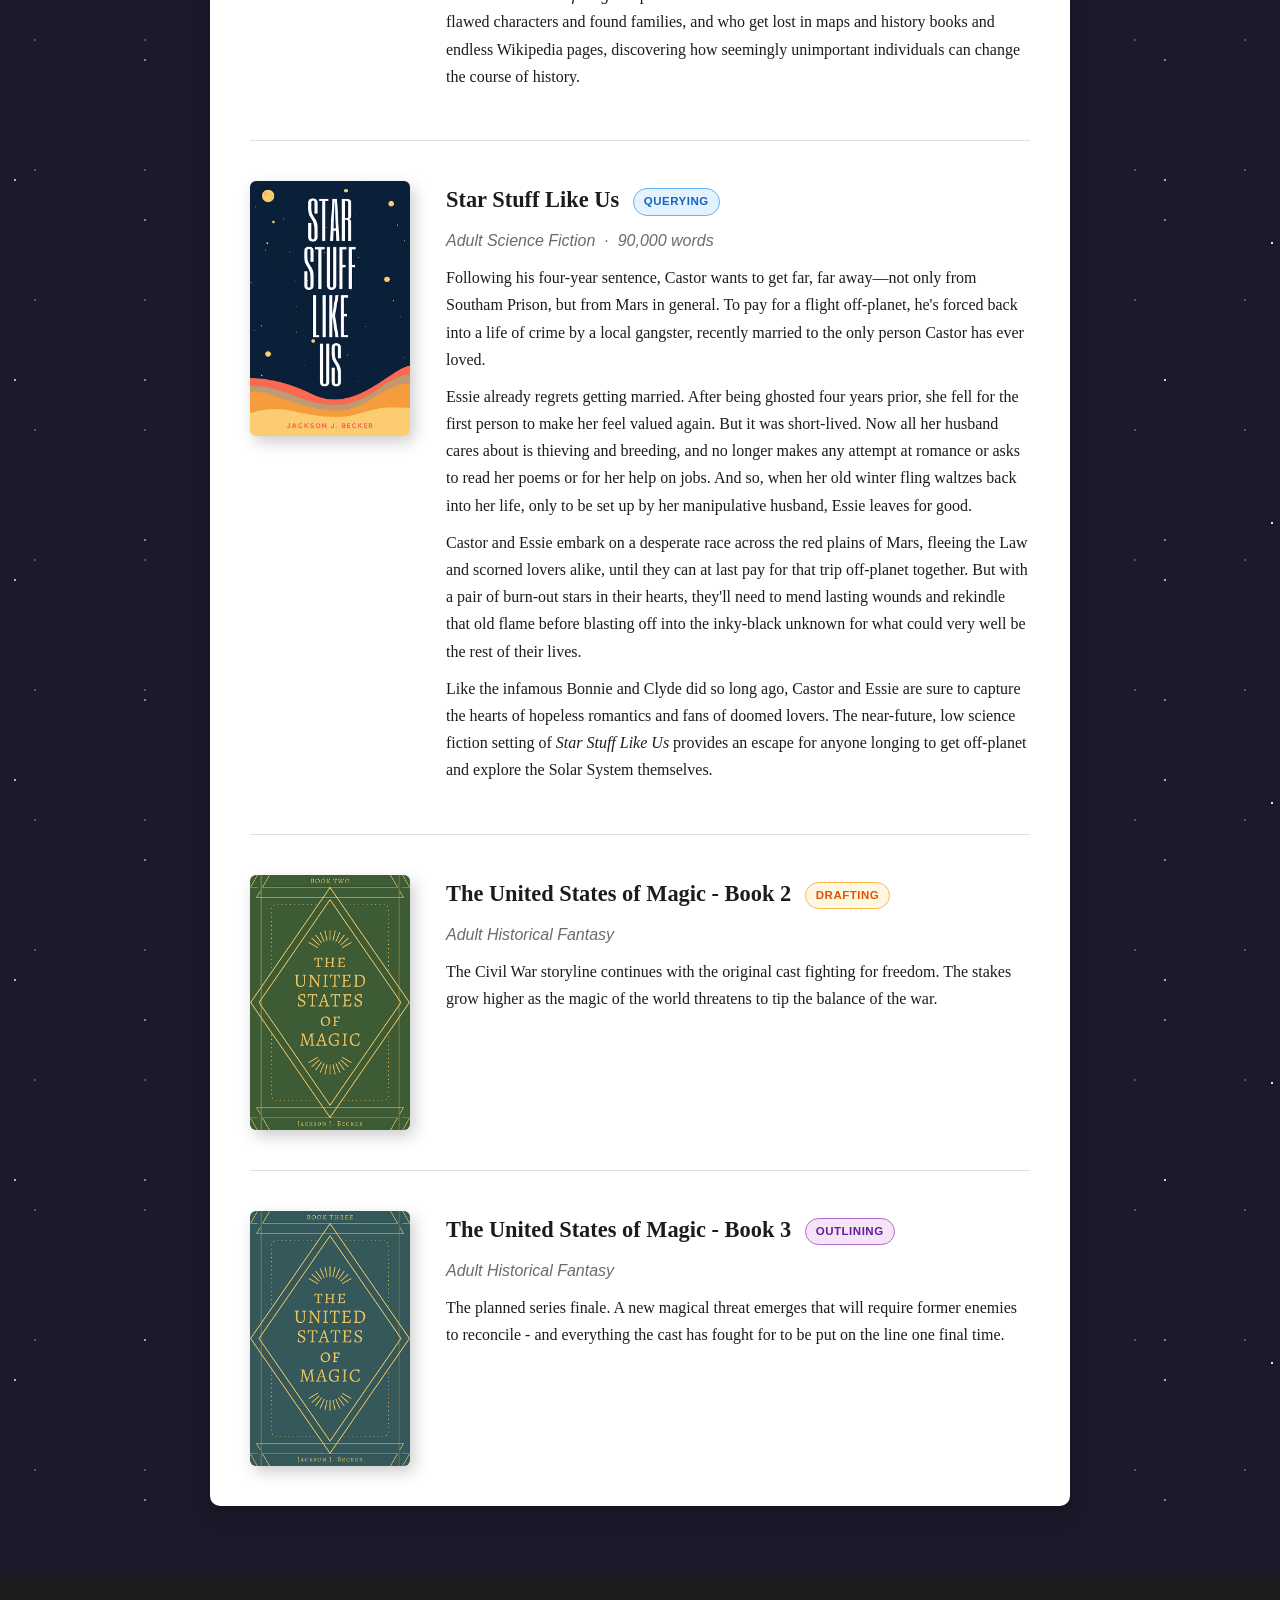
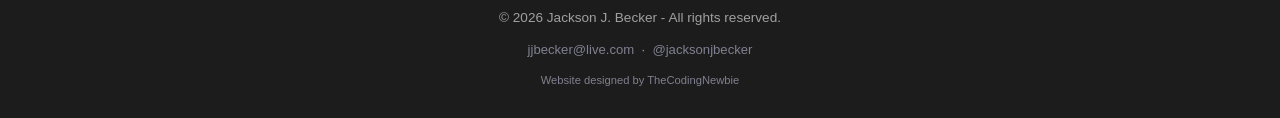
==== commit f822fdd8: "Changed copy on index and books. Added a link for Bookshop on books.html. Changed color of buttons o" ====
--- a/books.html
+++ b/books.html
@@ -6,6 +6,15 @@
   <meta name="description" content="Books by Jackson J Becker - Recycla-Bull, The United States of Magic, Star Stuff Like Us.">
   <link rel="stylesheet" href="styles.css">
   <title>Books - Jackson J. Becker</title>
+<!-- Google tag (gtag.js) -->
+	<script async src="https://www.googletagmanager.com/gtag/js?id=G-4QLK9CWFQH"></script>
+	<script>
+	  window.dataLayer = window.dataLayer || [];
+	  function gtag(){dataLayer.push(arguments);}
+	  gtag('js', new Date());
+
+	  gtag('config', 'G-4QLK9CWFQH');
+	</script>
 </head>
 <body>
 
@@ -52,8 +61,9 @@
           <p>When the animals on Farmer Jo's farm wake to find their home covered in litter, they call on RECYCLA-BULL to help clean it up. The heroic steer teaches the animals and young readers how to recycle right, reduce waste, and make sustainable choices to protect their natural resources.</p>
           <p>This wonderful story introduces young readers to the world of recycling and encourages them to take good care of their planet.</p>
           <div class="buy-links">
+            <a href="https://bookshop.org/p/books/recycla-bull/db54e26f257e4c12?ean=9798891242999&next=t" class="buy-btn bookshop" target="_blank" rel="noopener">Buy on Bookshop.org</a>
+            <a href="https://www.barnesandnoble.com/w/recycla-bull-jackson-becker/1149872460" class="buy-btn bn" target="_blank" rel="noopener">Buy on Barnes & Noble</a>
             <a href="https://www.amazon.com/dp/B0GWMDR71H" class="buy-btn amazon" target="_blank" rel="noopener">Buy on Amazon</a>
-            <a href="https://www.barnesandnoble.com/w/recycla-bull-jackson-becker/1149872460" class="buy-btn bn" target="_blank" rel="noopener">Buy on Barnes & Noble</a>
           </div>
         </div>
       </div>
@@ -61,8 +71,8 @@
     </section>
 
     <section>
-      <h2>In Progress</h2>
-      <p class="book-section-label">The books below are currently unpublished and unrepresented. Jackson is always happy to take on new beta readers or critique partners - <a href="contact.html" style="color:#4a7a5a;">reach out</a> if interested.</p>
+      <h2>Works In Progress</h2>
+      <p class="book-section-label">The books below are currently unpublished and unrepresented. Jackson is always happy to take on new beta readers or critique partners - <a href="mailto:jjbecker@live.com" style="color:#4a7a5a;">reach out</a> if interested.</p>
 
       <div class="book-card">
         <div class="book-cover">
@@ -72,7 +82,11 @@
         <div class="book-info">
           <h3>The United States of Magic - Book 1 <span class="status-badge badge-querying">Querying</span></h3>
           <p class="genre">Adult Fantasy &nbsp;·&nbsp; 108,000 words</p>
-          <p>Lucien Lamonde is a metallurgist with a score to settle. His quest for vengeance against the Silver King draws him and three unlikely allies into a world of mages, magic, and the chaos of the American Civil War - where the Confederate Army is the least of their problems.</p>
+          <p>It's 1860 in alternate America, and Lucien Lamonde has a score to settle. The young metallurgist blames one person for his mentor's death: his estranged father, Roland, the Silver King of Brazos.</p>
+          <p>Under a fake name, Lucien seeks the infamous dark magic Threshers to help destroy his father's growing empire, but instead he finds a houseful of kindhearted mages, including a pair of witch sisters and a runaway slave separated from his family.</p>
+          <p>Lucien's budding friendships provide him with a fresh perspective on his hitherto privileged life and vengeful priorities, but they are put to the test when eight southern states secede from the Union, with the Silver King poised to lead the traitorous forces. Only the Threshers can stop the Silver King now, but their help comes at a cost.</p>
+          <p>Lucien must decide between betraying his found family for a shot at revenge or setting aside his hatred to keep them alive.</p>
+          <p><em>The United States of Magic</em> is perfect for readers who tend to fall head over heels with flawed characters and found families, and who get lost in maps and history books and endless Wikipedia pages, discovering how seemingly unimportant individuals can change the course of history.</p>
         </div>
       </div>
 
@@ -82,9 +96,12 @@
           <div class="cover-placeholder">Star Stuff<br>Like Us</div>
         </div>
         <div class="book-info">
-          <h3>Star Stuff Like Us <span class="status-badge badge-drafting">Drafting</span></h3>
-          <p class="genre">Adult Science Fiction</p>
-          <p>Drawn from a lifelong love of the cosmos and inspired by NASA JPL travel posters, <em>Star Stuff Like Us</em> is Jackson's entry into science fiction - currently being drafted.</p>
+          <h3>Star Stuff Like Us <span class="status-badge badge-querying">Querying</span></h3>
+          <p class="genre">Adult Science Fiction &nbsp;·&nbsp; 90,000 words</p>
+          <p>Following his four-year sentence, Castor wants to get far, far away&mdash;not only from Southam Prison, but from Mars in general. To pay for a flight off-planet, he's forced back into a life of crime by a local gangster, recently married to the only person Castor has ever loved.</p>
+          <p>Essie already regrets getting married. After being ghosted four years prior, she fell for the first person to make her feel valued again. But it was short-lived. Now all her husband cares about is thieving and breeding, and no longer makes any attempt at romance or asks to read her poems or for her help on jobs. And so, when her old winter fling waltzes back into her life, only to be set up by her manipulative husband, Essie leaves for good.</p>
+          <p>Castor and Essie embark on a desperate race across the red plains of Mars, fleeing the Law and scorned lovers alike, until they can at last pay for that trip off-planet together. But with a pair of burn-out stars in their hearts, they'll need to mend lasting wounds and rekindle that old flame before blasting off into the inky-black unknown for what could very well be the rest of their lives.</p>
+          <p>Like the infamous Bonnie and Clyde did so long ago, Castor and Essie are sure to capture the hearts of hopeless romantics and fans of doomed lovers. The near-future, low science fiction setting of <em>Star Stuff Like Us</em> provides an escape for anyone longing to get off-planet and explore the Solar System themselves.</p>
         </div>
       </div>
 
--- a/styles.css
+++ b/styles.css
@@ -273,6 +273,13 @@
 
 .about-text p:last-child { margin-bottom: 0; }
 
+.about-subheading {
+  font-size: 1.1rem;
+  font-weight: 600;
+  color: #4a7a5a;
+  margin: 22px 0 10px;
+}
+
 .author-landscape {
   width: 200px;
   display: block;
@@ -474,8 +481,9 @@
 }
 
 .buy-btn:hover { opacity: 0.85; }
-.amazon { background-color: #f0921a; color: #fff; border-color: #d4800f; }
-.bn     { background-color: #1c1c1c; color: #f5f5f5; border-color: #1c1c1c; }
+.amazon   { background-color: black; color: #fff; border-color: black; }
+.bn       { background-color: #0c6604; color: #f5f5f5; border-color: #0c6604; }
+.bookshop { background-color: #8434b3; color: #fff; border-color: #8434b3; }
 
 /* ── QUOTES (inspiration page) ── */
 .quote-card {
